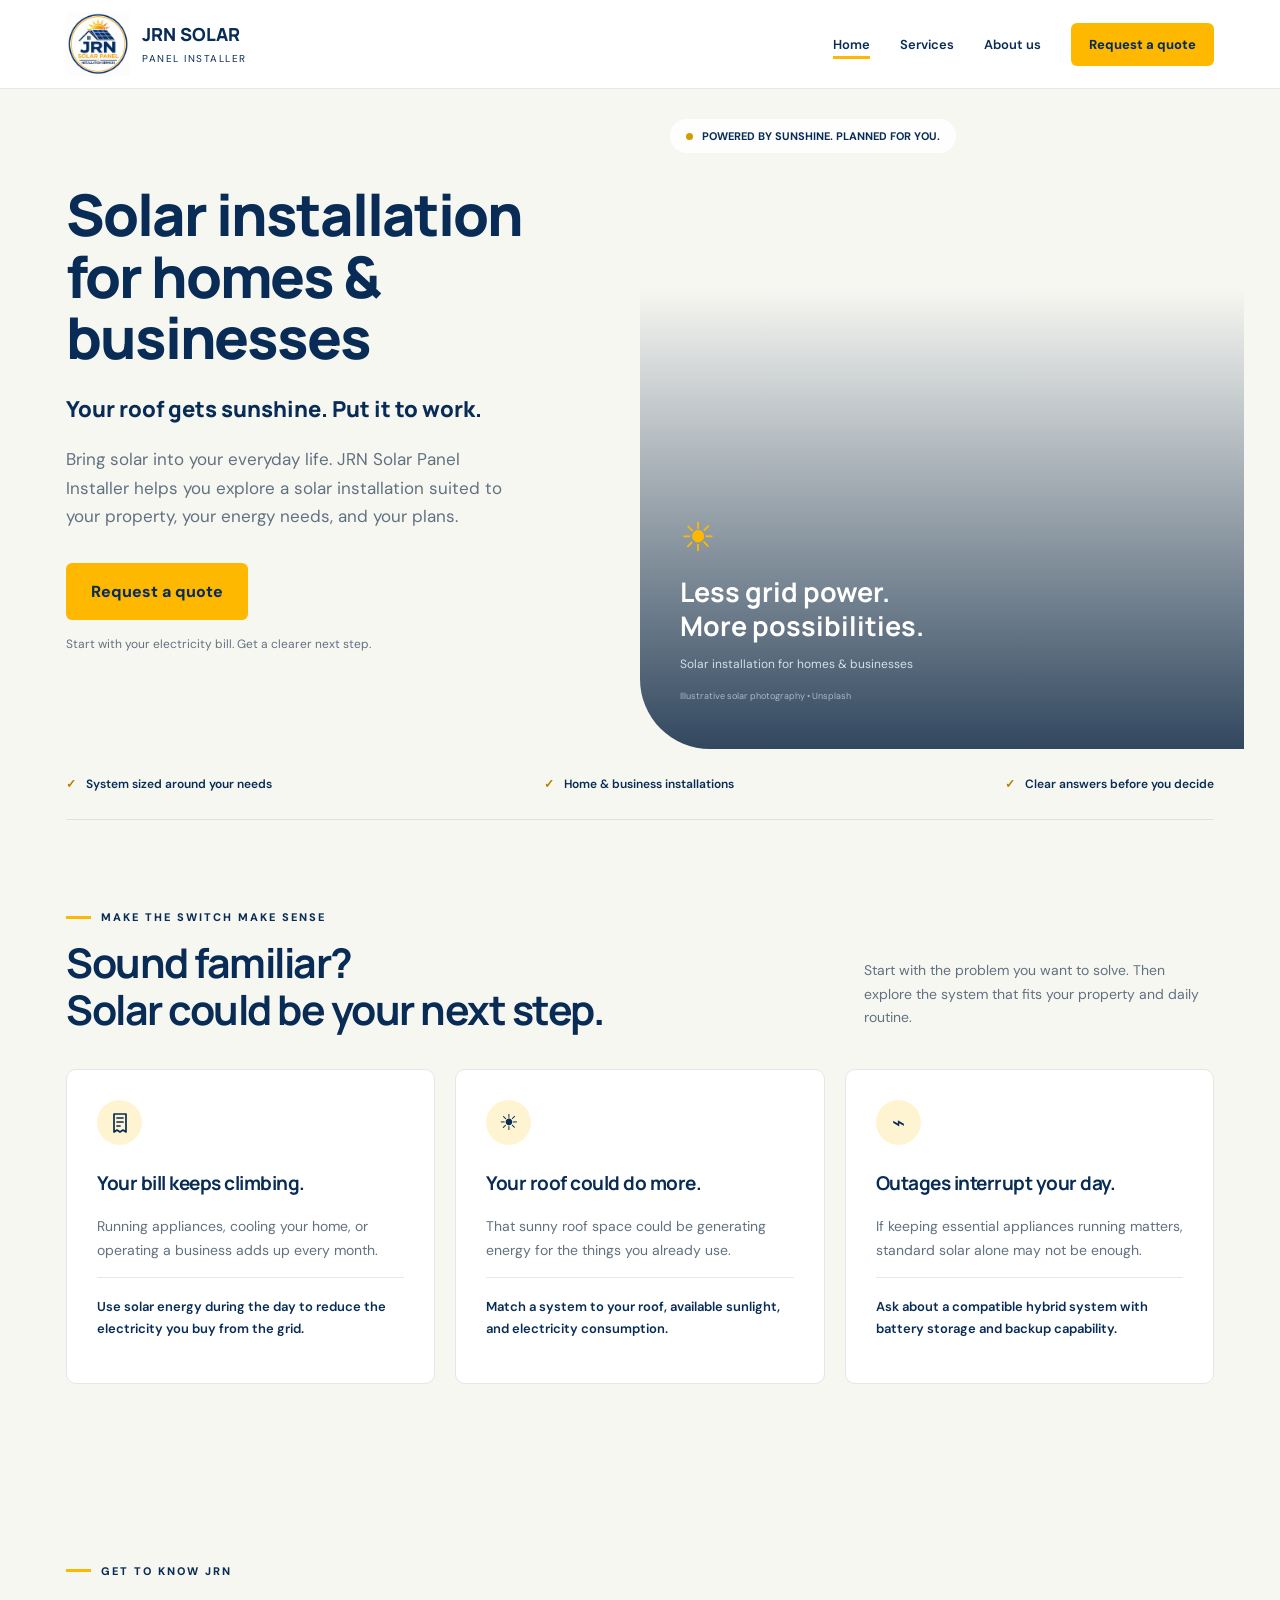
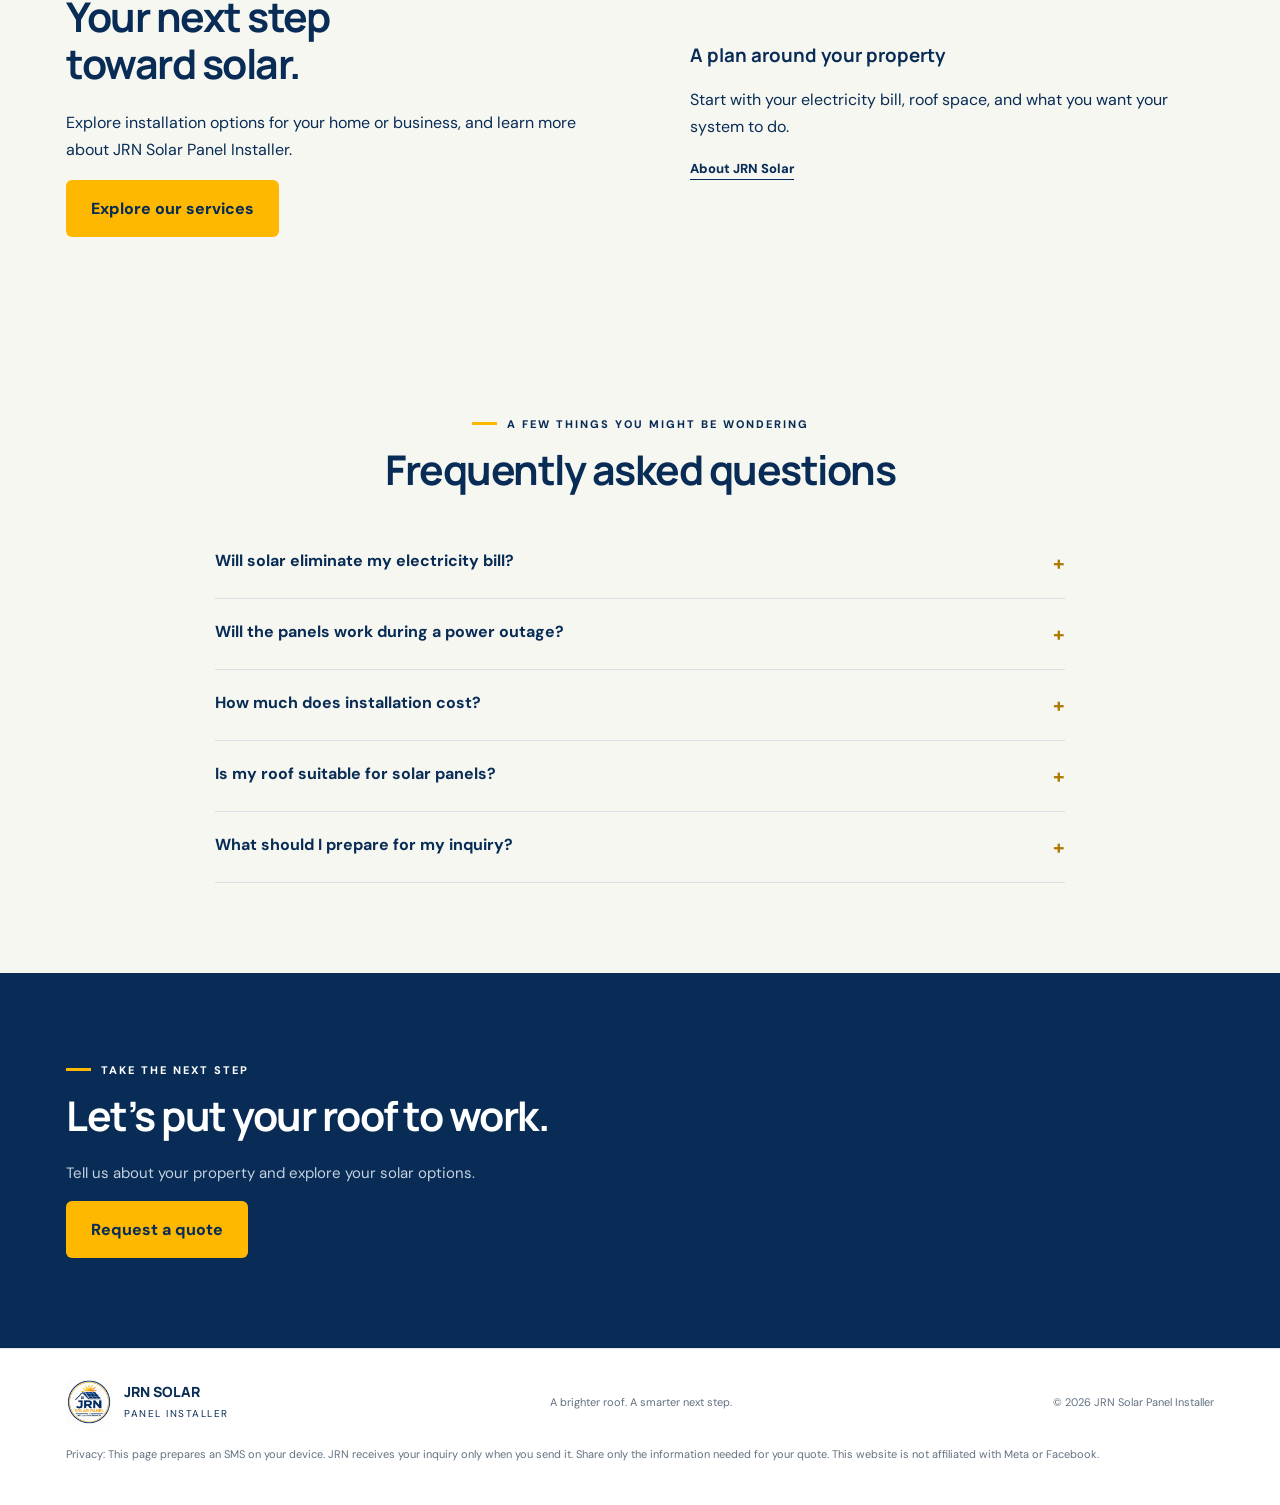
==== index.html @ faf1f703 "Add JRN Solar website with home, services, about and quote pages" ====
<!DOCTYPE html><html lang="en"><head><meta charset="UTF-8"><meta name="viewport" content="width=device-width, initial-scale=1"><meta name="description" content="JRN Solar Panel Installer helps homes and businesses explore solar installation. Discuss your roof, energy needs and budget. Request your quote today."><meta name="theme-color" content="#082c55"><title>JRN Solar Panel Installer | Home &amp; Business Solar Power</title><style>
@import url('https://fonts.googleapis.com/css2?family=DM+Sans:wght@400;500;600;700&family=Manrope:wght@400;500;600;700;800&display=swap');
:root{--navy:#082c55;--gold:#ffb800;--cream:#f7f7f2;--muted:#627181}*{box-sizing:border-box}html{scroll-behavior:smooth;scroll-padding-top:100px}body{margin:0;font-family:'DM Sans',sans-serif;color:var(--navy);background:var(--cream)}a{color:inherit}button,input,select{font:inherit}a,button,input,select,summary{outline-offset:5px}h1,h2,h3{font-family:Manrope,sans-serif}h1{font-size:clamp(42px,5.2vw,76px);line-height:1.07;letter-spacing:-3px;margin:20px 0 25px;font-weight:800}h2{font-size:clamp(30px,3.2vw,46px);line-height:1.15;letter-spacing:-1.5px;margin:15px 0 22px}p{line-height:1.7}.wrap{max-width:1220px;margin:auto;padding:0 36px}.eyebrow{font-size:11px;font-weight:800;letter-spacing:2px;text-transform:uppercase;display:flex;align-items:center;gap:10px}.eyebrow:before{content:'';width:25px;height:3px;background:var(--gold)}.btn{display:inline-flex;gap:24px;align-items:center;justify-content:center;background:var(--gold);color:var(--navy);border:0;border-radius:6px;padding:18px 25px;font-weight:800;text-decoration:none;cursor:pointer;transition:transform .2s,background .2s}.btn:hover{background:#ffca3a;transform:translateY(-2px)}header{background:#fff;position:sticky;top:0;z-index:10;border-bottom:1px solid #e4e9ed}.nav{height:88px;display:flex;align-items:center;justify-content:space-between;gap:25px}.brand{display:flex;align-items:center;gap:12px;text-decoration:none}.brand img{width:64px;height:64px;object-fit:contain}.brand strong{font:800 18px Manrope;display:block}.brand small{font-size:10px;letter-spacing:1.5px}.navlinks{display:flex;gap:30px;align-items:center;font-size:13px;font-weight:600}.navlinks a{text-decoration:none}.nav .btn{padding:13px 18px}.hero{display:grid;grid-template-columns:1fr 1fr;min-height:660px}.herocopy{padding:75px 50px 65px 0}.herocopy>p{color:var(--muted);max-width:450px;font-size:17px}.hero h1 span{position:relative;white-space:nowrap}.hero h1 span:after{content:'';position:absolute;bottom:-5px;left:0;width:100%;height:5px;background:var(--gold)}.heroactions{margin-top:32px}.micro{font-size:12px!important;line-height:1.5!important;margin-top:15px!important;color:var(--muted)}.herovisual{position:relative;margin-right:calc((1220px - 100vw)/2);min-height:620px;background:linear-gradient(180deg,transparent 30%,#031e3cce),url('https://images.unsplash.com/photo-1509391366360-2e959784a276?auto=format&fit=crop&w=1600&q=85') center/cover;border-radius:0 0 0 70px}.visualtag{position:absolute;top:30px;left:30px;background:#ffffffed;border-radius:30px;padding:10px 16px;font-size:11px;font-weight:700;display:flex;align-items:center;gap:9px}.dot{width:7px;height:7px;background:#d39b00;border-radius:50%}.visualbottom{position:absolute;bottom:45px;left:40px;right:40px;color:#fff}.visualbottom .sun{font-size:40px;color:var(--gold)}.visualbottom h3{font-size:27px;max-width:290px;line-height:1.25;margin:12px 0}.visualbottom p{font-size:12px;color:#d3e0ec;margin:0}.trustbar{display:flex;justify-content:space-between;padding:27px 0;gap:20px;font-size:12px;font-weight:600;border-bottom:1px solid #dce2e5}.trustbar span:before{content:'✓';color:#b67d00;margin-right:10px}.section{padding:90px 0}.sectionhead{display:flex;justify-content:space-between;gap:60px;align-items:end;margin-bottom:36px}.sectionhead h2{max-width:550px;margin-bottom:0}.sectionhead p{max-width:350px;color:var(--muted);font-size:14px;margin-bottom:3px}.problems{display:grid;grid-template-columns:repeat(3,1fr);gap:20px}.problem{background:#fff;padding:30px;border:1px solid #e3e7e8;border-radius:10px}.icon{width:45px;height:45px;background:#fff4d2;display:grid;place-items:center;border-radius:50%;font-size:22px;margin-bottom:25px}.problem h3{font-size:19px;letter-spacing:-.5px}.problem p{font-size:14px;color:var(--muted)}.problem .solution{border-top:1px solid #e7e9e9;padding-top:18px;font-weight:600;color:var(--navy);font-size:13px}.dark{background:var(--navy);color:#fff}.split{display:grid;grid-template-columns:1fr 1fr;gap:100px;align-items:center}.dark p{color:#c3d1e0;font-size:15px}.steps{display:flex;flex-direction:column;gap:28px}.step{display:flex;gap:24px}.step b{color:var(--gold);font:500 16px Manrope;padding-top:5px}.step h3{margin:0 0 8px;font-size:19px}.step p{margin:0;font-size:13px;max-width:350px}.note{padding:18px 22px;background:#ffffff0c;border-left:2px solid var(--gold);font-size:12px!important;margin-top:30px}.quote{background:#eeefe9}.quotegrid{display:grid;grid-template-columns:.85fr 1fr;gap:100px;align-items:start}.quoteintro{padding-top:25px}.quoteintro>p{color:var(--muted)}.callbox{margin-top:35px;border-top:1px solid #d3d9d6;padding-top:25px}.callbox small{display:block;color:var(--muted);margin-bottom:10px}.callbox a{font:800 27px Manrope;text-decoration:none}.form{background:white;border-radius:12px;padding:32px;box-shadow:0 12px 45px #082c5508}.form h3{font-size:22px;margin:0 0 8px}.form>p{font-size:13px;color:var(--muted);margin:0 0 25px}.fields{display:grid;grid-template-columns:1fr 1fr;gap:18px}label{font-size:12px;font-weight:700;display:block}input,select{width:100%;padding:14px 12px;border:1px solid #d9e0e5;border-radius:5px;background:#fff;color:var(--navy);margin-top:8px;min-height:48px}input:focus,select:focus{outline:2px solid var(--gold)}.full{grid-column:1/-1}.consent{font-size:11px;color:var(--muted);font-weight:400;display:flex;gap:8px;align-items:start;line-height:1.6;margin:20px 0}.consent input{width:15px;min-height:15px;margin:2px 0 0;flex-shrink:0}.form .btn{width:100%}.form .micro{text-align:center;font-size:10px!important}.faq{max-width:850px;margin:auto}.faq .eyebrow{justify-content:center}.faq h2{text-align:center;margin-bottom:35px}details{border-bottom:1px solid #d9e0e5;padding:22px 0}summary{font-weight:700;cursor:pointer;list-style:none;display:flex;justify-content:space-between;gap:20px}summary:after{content:'+';color:#ae7800;font-size:20px}details[open] summary:after{content:'−'}details p{font-size:14px;color:var(--muted);max-width:740px}.footer{background:#fff;border-top:1px solid #e2e7e8;padding:30px 0}.footerline{display:flex;align-items:center;justify-content:space-between;gap:25px}.footer p{font-size:11px;color:var(--muted)}.footer .brand img{width:46px;height:46px}.footer .brand strong{font-size:14px}.stickycta{display:none}.privacy{font-size:11px;color:var(--muted);margin-top:20px}.photo-credit{font-size:9px!important;opacity:.7;margin-top:14px!important}@media(min-width:1292px){.herovisual{margin-right:calc((1220px - 100vw)/2 - 36px)}}@media(max-width:1000px){.navlinks>a:not(.btn){display:none}.herovisual{margin-right:-36px}.herocopy{padding-right:25px}h1{letter-spacing:-2px}.split,.quotegrid{gap:45px}.section{padding:65px 0}.trustbar{flex-wrap:wrap}.problem{padding:22px}}@media(max-width:700px){.wrap{padding:0 22px}.nav{height:76px}.brand img{width:50px;height:50px}.brand strong{font-size:15px}.brand small{font-size:8px}.nav .btn{padding:12px;font-size:11px}.hero{display:flex;flex-direction:column}.herocopy{padding:45px 0 35px}h1{font-size:47px;max-width:440px}.herocopy>p{font-size:16px}.herovisual{height:350px;min-height:350px;margin:0 -22px;border-radius:0 0 0 45px;background-position:center 54%}.visualbottom{bottom:27px;left:28px}.visualbottom h3{font-size:24px}.visualbottom .sun{display:none}.visualtag{top:20px;left:25px}.trustbar{display:grid;grid-template-columns:1fr 1fr;font-size:10px;gap:18px}.sectionhead,.split,.quotegrid{display:block}.sectionhead p{margin-top:20px}.problems{grid-template-columns:1fr;gap:15px}.problem .icon{float:left;margin:0 18px 10px 0}.problem h3{padding-top:10px;margin:0 0 25px}.problem p{clear:both}.steps{margin-top:35px}.quoteintro{padding:0}.form{padding:25px;margin-top:30px}.fields{gap:16px}.fields>label{grid-column:1/-1}.section{padding:55px 0}.footer{padding-bottom:95px}.footerline{align-items:start;flex-direction:column}.stickycta{display:flex;position:fixed;bottom:0;left:0;right:0;background:#fff;padding:12px 20px;gap:10px;z-index:20;box-shadow:0 -2px 16px #082c5515}.stickycta .btn{padding:14px;flex:1;font-size:13px}.stickycta .call{background:var(--navy);color:#fff;flex:0 0 90px}html{scroll-padding-top:90px}}@media(prefers-reduced-motion:reduce){html{scroll-behavior:auto}*{transition:none!important}}

.menutoggle{display:none}.servicenum{font-size:10px;letter-spacing:1.6px;font-weight:800;color:#927021;margin-bottom:35px}.servicecards .problem{padding:35px;display:flex;flex-direction:column}.servicecards h3{font-size:24px;margin-top:0}.servicelink{font-size:13px;font-weight:800;text-underline-offset:6px;margin-top:auto;padding-top:20px}.servicefoot{font-size:11px;color:var(--muted);margin-top:22px}.servicessection{background:#fff}.servicessection .problem{background:#f7f7f2}.aboutsection{background:#eeefe9}.aboutsection p{color:var(--muted);font-size:15px}.aboutsection .btn{margin-top:15px}.aboutart{background:#fff;border-radius:50% 50% 12px 12px;padding:40px;text-align:center}.aboutart img{width:100%;max-width:320px;display:block;margin:auto}.aboutart p{font-size:11px;letter-spacing:1px;margin:25px 0 0}.contactsection{background:#fff}.contactgrid{display:grid;grid-template-columns:repeat(3,1fr);gap:20px}.contactcard{display:flex;flex-direction:column;text-decoration:none;border:1px solid #dce2e5;border-radius:9px;padding:28px;gap:15px;transition:transform .2s}.contactcard:hover{transform:translateY(-3px)}.contactcard small{font-size:10px;font-weight:800;letter-spacing:1.5px}.contactcard strong{font:800 21px Manrope}.contactcard span{font-size:13px;line-height:1.6;color:var(--muted)}.goldcontact{background:var(--gold);border-color:var(--gold)}.goldcontact span{color:var(--navy)}
@media(max-width:1000px){.navlinks{gap:18px}.navlinks>a:not(.btn){display:inline}.navlinks{font-size:12px}}@media(max-width:700px){.menutoggle{display:block;background:none;border:1px solid #dce2e5;border-radius:5px;padding:10px 13px;color:var(--navy);font-weight:700;font-size:12px}.navlinks{display:none;position:absolute;top:76px;left:0;right:0;background:#fff;padding:22px;border-bottom:1px solid #dce2e5;box-shadow:0 12px 20px #082c5510}.navlinks.open{display:flex;flex-direction:column;align-items:stretch;gap:0}.navlinks>a:not(.btn){padding:15px 5px}.navlinks .btn{margin-top:10px}.contactgrid{grid-template-columns:1fr}.aboutart{margin-bottom:35px;padding:30px}.aboutart img{max-width:230px}.servicecards .problem{padding:28px}.servicecards h3{padding:0;margin:0 0 15px}.servicenum{margin-bottom:22px}}
</style><style>.pageintro{padding:65px 0;background:#fff}.pageintro h1{font-size:54px}.pageintro p{max-width:650px;color:var(--muted)}.navlinks a[aria-current="page"]{text-decoration:underline;text-underline-offset:7px;text-decoration-color:#ffb800;text-decoration-thickness:3px}.servicessection,.aboutsection,.quote{min-height:calc(100vh - 250px)}@media(min-width:701px){.aboutsection{padding-top:80px;padding-bottom:80px}}@media(max-width:700px){.pageintro h1{font-size:40px}}</style><style>.hero-tagline{font-family:Manrope,sans-serif;font-size:22px!important;font-weight:800;color:var(--navy)!important;line-height:1.4!important;margin:0 0 20px}.herocopy h1{font-size:clamp(40px,4.5vw,65px);letter-spacing:-2px}@media(max-width:700px){.herocopy h1{font-size:43px;letter-spacing:-1.8px}}</style></head><body><header><div class="wrap nav"><a class="brand" href="index.html" aria-label="JRN Solar home"><img src="[data-uri]" alt="JRN Solar Panel Installation Services logo"><span><strong>JRN SOLAR</strong><small>PANEL INSTALLER</small></span></a><button class="menutoggle" aria-expanded="false" aria-controls="mainmenu" aria-label="Open navigation menu">Menu ☰</button><nav class="navlinks" id="mainmenu" aria-label="Main navigation"><a href="index.html" aria-current="page">Home</a><a href="services.html">Services</a><a href="about.html">About us</a><a class="btn" href="quote.html">Request a quote</a></nav></div></header><main><div class="wrap"><section class="hero"><div class="herocopy"><h1>Solar installation for homes &amp; businesses</h1><p class="hero-tagline">Your roof gets sunshine. Put it to work.</p><p>Bring solar into your everyday life. JRN Solar Panel Installer helps you explore a solar installation suited to your property, your energy needs, and your plans.</p><div class="heroactions"><a class="btn" href="quote.html">Request a quote</a><p class="micro">Start with your electricity bill. Get a clearer next step.</p></div></div><div class="herovisual" role="img" aria-label="Solar panels collecting sunlight outdoors"><div class="visualtag"><span class="dot"></span>POWERED BY SUNSHINE. PLANNED FOR YOU.</div><div class="visualbottom"><span class="sun">☀</span><h3>Less grid power.<br>More possibilities.</h3><p>Solar installation for homes & businesses</p><p class="photo-credit">Illustrative solar photography • Unsplash</p></div></div></section><div class="trustbar"><span>System sized around your needs</span><span>Home & business installations</span><span>Clear answers before you decide</span></div></div><section class="section" id="benefits"><div class="wrap"><div class="sectionhead"><div><div class="eyebrow">Make the switch make sense</div><h2>Sound familiar?<br>Solar could be your next step.</h2></div><p>Start with the problem you want to solve. Then explore the system that fits your property and daily routine.</p></div><div class="problems"><article class="problem"><div class="icon" aria-hidden="true"><svg width="24" height="24" viewBox="0 0 24 24" fill="none" stroke="currentColor" stroke-width="1.7" stroke-linecap="round" stroke-linejoin="round"><path d="M6 3h12v18l-3-2-3 2-3-2-3 2V3Z"/><path d="M9 7h6M9 11h6M9 15h3"/></svg></div><h3>Your bill keeps climbing.</h3><p>Running appliances, cooling your home, or operating a business adds up every month.</p><p class="solution">Use solar energy during the day to reduce the electricity you buy from the grid.</p></article><article class="problem"><div class="icon">☀</div><h3>Your roof could do more.</h3><p>That sunny roof space could be generating energy for the things you already use.</p><p class="solution">Match a system to your roof, available sunlight, and electricity consumption.</p></article><article class="problem"><div class="icon">⌁</div><h3>Outages interrupt your day.</h3><p>If keeping essential appliances running matters, standard solar alone may not be enough.</p><p class="solution">Ask about a compatible hybrid system with battery storage and backup capability.</p></article></div></div></section><section class="section"><div class="wrap split"><div><div class="eyebrow">Get to know JRN</div><h2>Your next step<br>toward solar.</h2><p>Explore installation options for your home or business, and learn more about JRN Solar Panel Installer.</p><a class="btn" href="services.html">Explore our services</a></div><div><h3>A plan around your property</h3><p>Start with your electricity bill, roof space, and what you want your system to do.</p><a class="servicelink" href="about.html">About JRN Solar</a></div></div></section><section class="section" id="faq"><div class="wrap"><div class="faq"><div class="eyebrow">A few things you might be wondering</div><h2>Frequently asked questions</h2><details><summary>Will solar eliminate my electricity bill?</summary><p>Not necessarily. Solar can offset part of your electricity use, but your bill depends on system size, daytime consumption, weather, utility charges, and any export arrangement. A tailored assessment helps set realistic expectations.</p></details><details><summary>Will the panels work during a power outage?</summary><p>A standard grid-tied system normally shuts down when the grid goes down. Backup power requires a compatible system, usually with batteries and the right isolation and backup equipment. Discuss the appliances you want to keep running with JRN.</p></details><details><summary>How much does installation cost?</summary><p>The price depends on your energy needs, equipment, roof conditions, and whether you include batteries. Share your monthly bill and location to start a discussion about a property-specific quote.</p></details><details><summary>Is my roof suitable for solar panels?</summary><p>Available space, shade, roof direction, condition, and structural suitability all matter. These need to be reviewed before the final installation plan is agreed.</p></details><details><summary>What should I prepare for my inquiry?</summary><p>A recent electricity bill, your property location, and a few roof photos are useful. You can start with the form above or call 0966 805 3179. Ask JRN to confirm service availability in your area.</p></details></div></div></section><section class="section dark"><div class="wrap"><div class="eyebrow">Take the next step</div><h2>Let’s put your roof to work.</h2><p>Tell us about your property and explore your solar options.</p><a class="btn" href="quote.html">Request a quote</a></div></section></main><footer class="footer"><div class="wrap"><div class="footerline"><a class="brand" href="index.html"><img src="[data-uri]" alt="JRN logo"><span><strong>JRN SOLAR</strong><small>PANEL INSTALLER</small></span></a><p>A brighter roof. A smarter next step.</p><p>© <span id="year">2026</span> JRN Solar Panel Installer</p></div><p class="privacy">Privacy: This page prepares an SMS on your device. JRN receives your inquiry only when you send it. Share only the information needed for your quote. This website is not affiliated with Meta or Facebook.</p></div></footer><div class="stickycta"><a class="btn call" href="tel:09668053179">Call JRN</a><a class="btn" href="quote.html">Request a quote</a></div><script>
document.getElementById('year').textContent=new Date().getFullYear();document.getElementById('quoteform')?.addEventListener('submit',function(e){e.preventDefault();const d=new FormData(this);const msg=`Hi JRN! I'd like to inquire about solar installation.\nName: ${d.get('name')}\nMobile: ${d.get('phone')}\nLocation: ${d.get('location')}\nProperty: ${d.get('property')}\nMonthly bill: ${d.get('bill')}\nPriority: ${d.get('goal')}\nPlease contact me about my options and confirm availability in my area.`;document.getElementById('message').value=msg;document.getElementById('smslink').href='sms:09668053179?body='+encodeURIComponent(msg);document.getElementById('requestresult').hidden=false;document.getElementById('requestresult').scrollIntoView({behavior:'smooth',block:'center'});});document.getElementById('copy')?.addEventListener('click',async function(){try{await navigator.clipboard.writeText(document.getElementById('message').value);this.textContent='Message copied ✓';}catch(e){document.getElementById('message').select();this.textContent='Select and copy the message above';}});
const toggle=document.querySelector('.menutoggle');const menu=document.getElementById('mainmenu');toggle?.addEventListener('click',()=>{const open=toggle.getAttribute('aria-expanded')!=='true';toggle.setAttribute('aria-expanded',String(open));toggle.setAttribute('aria-label',open?'Close navigation menu':'Open navigation menu');menu.classList.toggle('open',open);});menu.querySelectorAll('a').forEach(a=>a.addEventListener('click',()=>{menu.classList.remove('open');toggle.setAttribute('aria-expanded','false');toggle.setAttribute('aria-label','Open navigation menu');}));document.addEventListener('keydown',e=>{if(e.key==='Escape'){menu.classList.remove('open');toggle.setAttribute('aria-expanded','false');toggle.focus();}});</script></body></html>
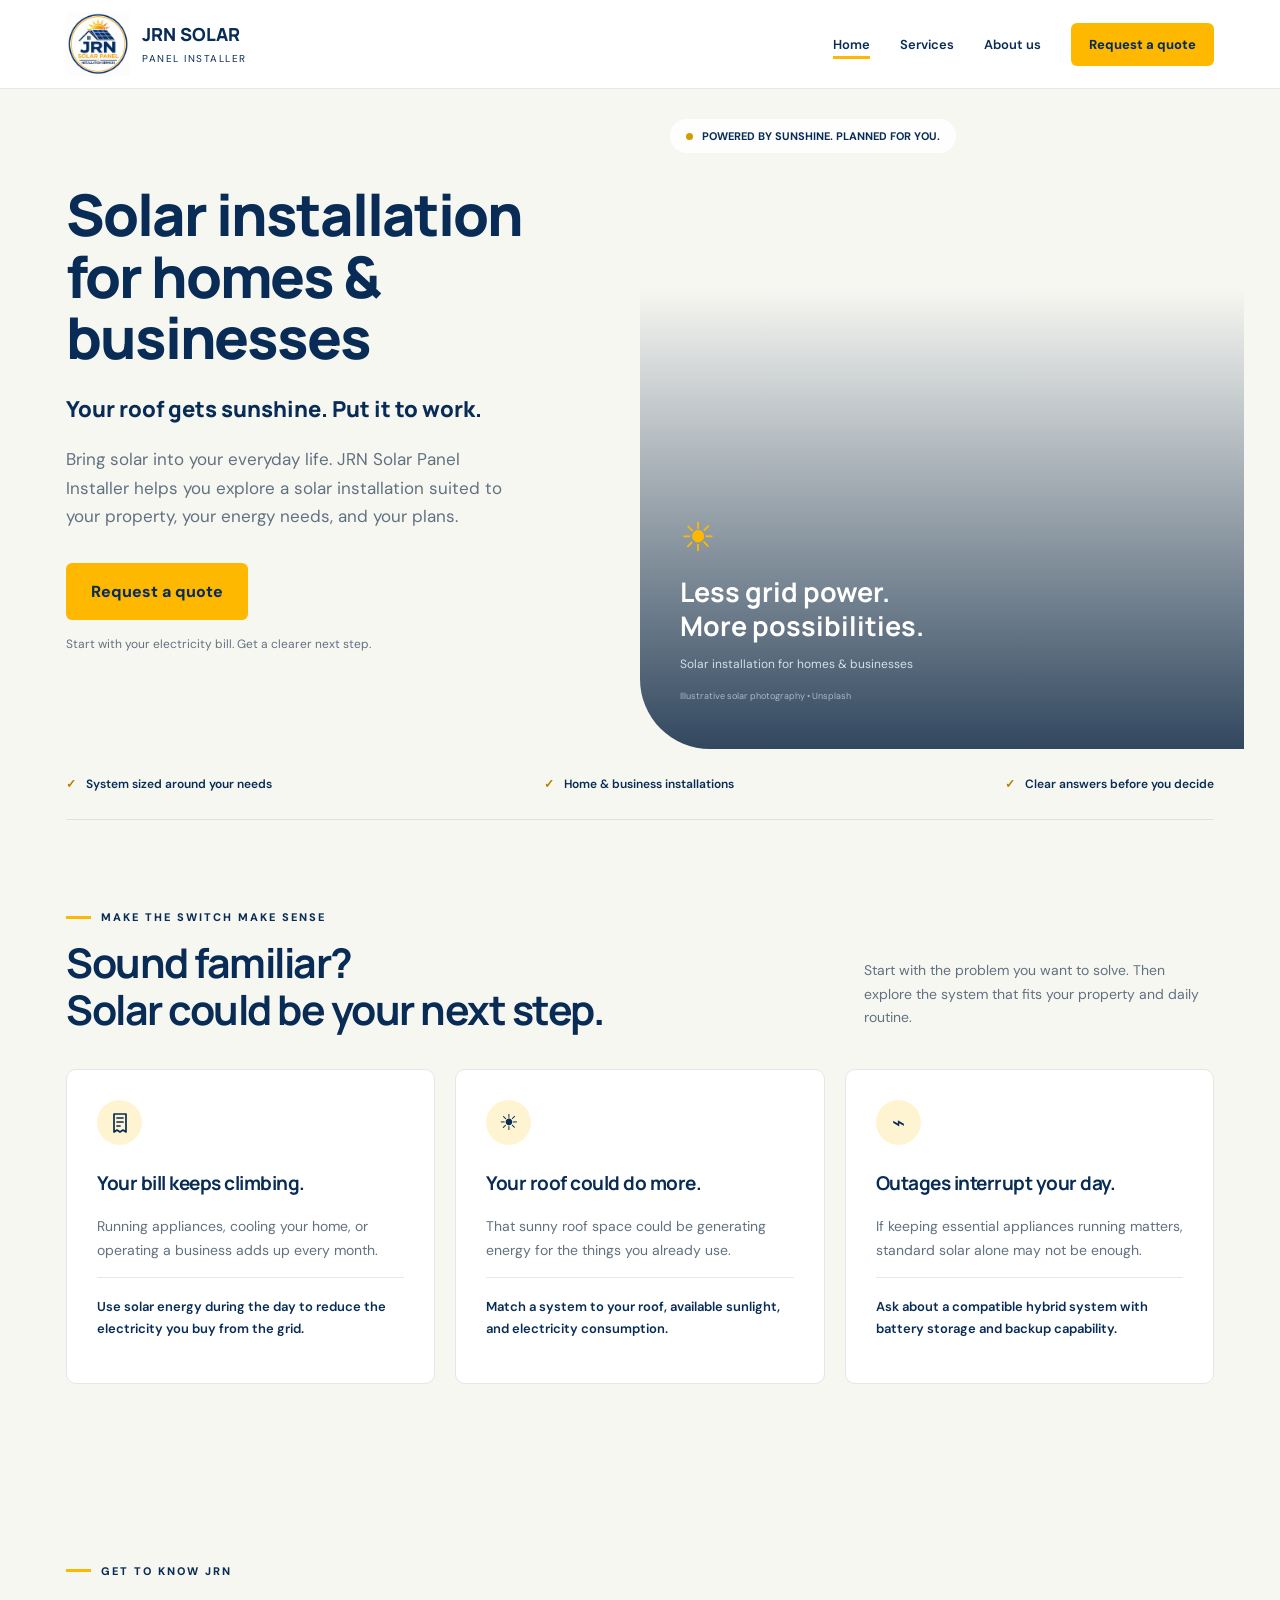
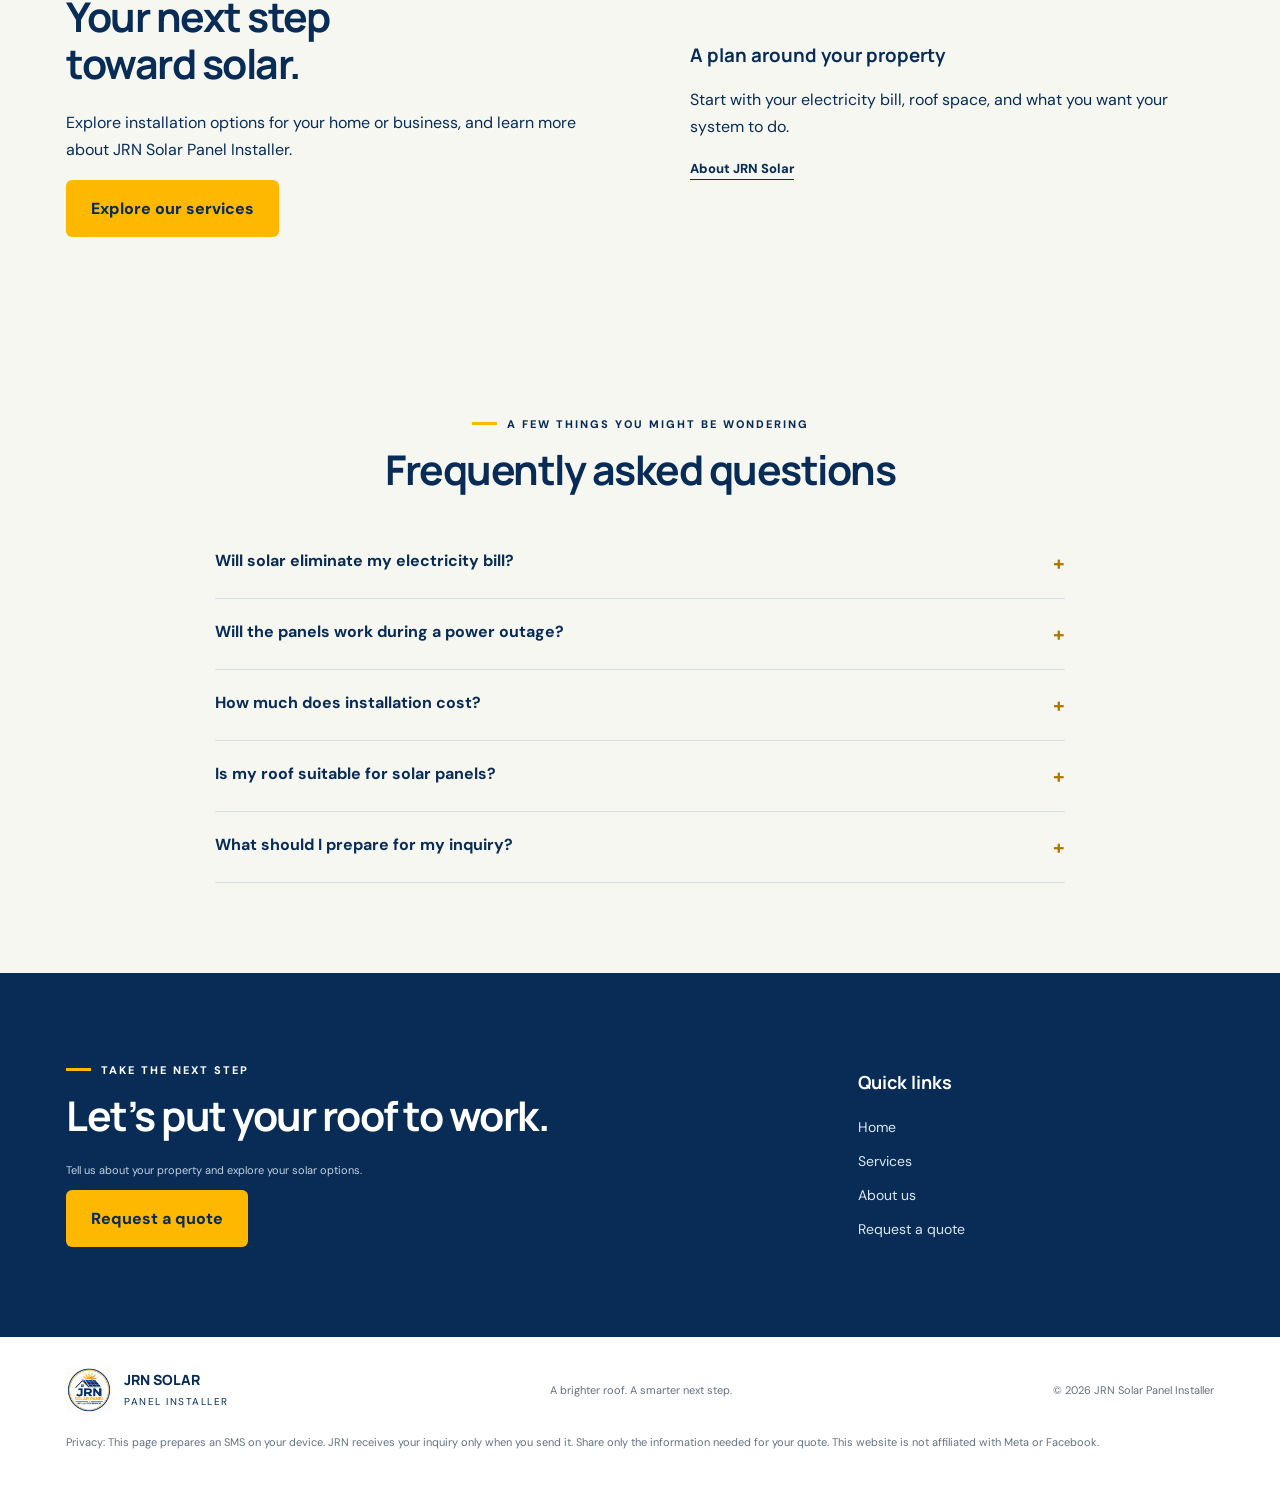
==== commit b1ca7384: "Add shared call-to-action footer and quick links" ====
--- a/index.html
+++ b/index.html
@@ -4,6 +4,23 @@
 
 .menutoggle{display:none}.servicenum{font-size:10px;letter-spacing:1.6px;font-weight:800;color:#927021;margin-bottom:35px}.servicecards .problem{padding:35px;display:flex;flex-direction:column}.servicecards h3{font-size:24px;margin-top:0}.servicelink{font-size:13px;font-weight:800;text-underline-offset:6px;margin-top:auto;padding-top:20px}.servicefoot{font-size:11px;color:var(--muted);margin-top:22px}.servicessection{background:#fff}.servicessection .problem{background:#f7f7f2}.aboutsection{background:#eeefe9}.aboutsection p{color:var(--muted);font-size:15px}.aboutsection .btn{margin-top:15px}.aboutart{background:#fff;border-radius:50% 50% 12px 12px;padding:40px;text-align:center}.aboutart img{width:100%;max-width:320px;display:block;margin:auto}.aboutart p{font-size:11px;letter-spacing:1px;margin:25px 0 0}.contactsection{background:#fff}.contactgrid{display:grid;grid-template-columns:repeat(3,1fr);gap:20px}.contactcard{display:flex;flex-direction:column;text-decoration:none;border:1px solid #dce2e5;border-radius:9px;padding:28px;gap:15px;transition:transform .2s}.contactcard:hover{transform:translateY(-3px)}.contactcard small{font-size:10px;font-weight:800;letter-spacing:1.5px}.contactcard strong{font:800 21px Manrope}.contactcard span{font-size:13px;line-height:1.6;color:var(--muted)}.goldcontact{background:var(--gold);border-color:var(--gold)}.goldcontact span{color:var(--navy)}
 @media(max-width:1000px){.navlinks{gap:18px}.navlinks>a:not(.btn){display:inline}.navlinks{font-size:12px}}@media(max-width:700px){.menutoggle{display:block;background:none;border:1px solid #dce2e5;border-radius:5px;padding:10px 13px;color:var(--navy);font-weight:700;font-size:12px}.navlinks{display:none;position:absolute;top:76px;left:0;right:0;background:#fff;padding:22px;border-bottom:1px solid #dce2e5;box-shadow:0 12px 20px #082c5510}.navlinks.open{display:flex;flex-direction:column;align-items:stretch;gap:0}.navlinks>a:not(.btn){padding:15px 5px}.navlinks .btn{margin-top:10px}.contactgrid{grid-template-columns:1fr}.aboutart{margin-bottom:35px;padding:30px}.aboutart img{max-width:230px}.servicecards .problem{padding:28px}.servicecards h3{padding:0;margin:0 0 15px}.servicenum{margin-bottom:22px}}
-</style><style>.pageintro{padding:65px 0;background:#fff}.pageintro h1{font-size:54px}.pageintro p{max-width:650px;color:var(--muted)}.navlinks a[aria-current="page"]{text-decoration:underline;text-underline-offset:7px;text-decoration-color:#ffb800;text-decoration-thickness:3px}.servicessection,.aboutsection,.quote{min-height:calc(100vh - 250px)}@media(min-width:701px){.aboutsection{padding-top:80px;padding-bottom:80px}}@media(max-width:700px){.pageintro h1{font-size:40px}}</style><style>.hero-tagline{font-family:Manrope,sans-serif;font-size:22px!important;font-weight:800;color:var(--navy)!important;line-height:1.4!important;margin:0 0 20px}.herocopy h1{font-size:clamp(40px,4.5vw,65px);letter-spacing:-2px}@media(max-width:700px){.herocopy h1{font-size:43px;letter-spacing:-1.8px}}</style></head><body><header><div class="wrap nav"><a class="brand" href="index.html" aria-label="JRN Solar home"><img src="[data-uri]" alt="JRN Solar Panel Installation Services logo"><span><strong>JRN SOLAR</strong><small>PANEL INSTALLER</small></span></a><button class="menutoggle" aria-expanded="false" aria-controls="mainmenu" aria-label="Open navigation menu">Menu ☰</button><nav class="navlinks" id="mainmenu" aria-label="Main navigation"><a href="index.html" aria-current="page">Home</a><a href="services.html">Services</a><a href="about.html">About us</a><a class="btn" href="quote.html">Request a quote</a></nav></div></header><main><div class="wrap"><section class="hero"><div class="herocopy"><h1>Solar installation for homes &amp; businesses</h1><p class="hero-tagline">Your roof gets sunshine. Put it to work.</p><p>Bring solar into your everyday life. JRN Solar Panel Installer helps you explore a solar installation suited to your property, your energy needs, and your plans.</p><div class="heroactions"><a class="btn" href="quote.html">Request a quote</a><p class="micro">Start with your electricity bill. Get a clearer next step.</p></div></div><div class="herovisual" role="img" aria-label="Solar panels collecting sunlight outdoors"><div class="visualtag"><span class="dot"></span>POWERED BY SUNSHINE. PLANNED FOR YOU.</div><div class="visualbottom"><span class="sun">☀</span><h3>Less grid power.<br>More possibilities.</h3><p>Solar installation for homes & businesses</p><p class="photo-credit">Illustrative solar photography • Unsplash</p></div></div></section><div class="trustbar"><span>System sized around your needs</span><span>Home & business installations</span><span>Clear answers before you decide</span></div></div><section class="section" id="benefits"><div class="wrap"><div class="sectionhead"><div><div class="eyebrow">Make the switch make sense</div><h2>Sound familiar?<br>Solar could be your next step.</h2></div><p>Start with the problem you want to solve. Then explore the system that fits your property and daily routine.</p></div><div class="problems"><article class="problem"><div class="icon" aria-hidden="true"><svg width="24" height="24" viewBox="0 0 24 24" fill="none" stroke="currentColor" stroke-width="1.7" stroke-linecap="round" stroke-linejoin="round"><path d="M6 3h12v18l-3-2-3 2-3-2-3 2V3Z"/><path d="M9 7h6M9 11h6M9 15h3"/></svg></div><h3>Your bill keeps climbing.</h3><p>Running appliances, cooling your home, or operating a business adds up every month.</p><p class="solution">Use solar energy during the day to reduce the electricity you buy from the grid.</p></article><article class="problem"><div class="icon">☀</div><h3>Your roof could do more.</h3><p>That sunny roof space could be generating energy for the things you already use.</p><p class="solution">Match a system to your roof, available sunlight, and electricity consumption.</p></article><article class="problem"><div class="icon">⌁</div><h3>Outages interrupt your day.</h3><p>If keeping essential appliances running matters, standard solar alone may not be enough.</p><p class="solution">Ask about a compatible hybrid system with battery storage and backup capability.</p></article></div></div></section><section class="section"><div class="wrap split"><div><div class="eyebrow">Get to know JRN</div><h2>Your next step<br>toward solar.</h2><p>Explore installation options for your home or business, and learn more about JRN Solar Panel Installer.</p><a class="btn" href="services.html">Explore our services</a></div><div><h3>A plan around your property</h3><p>Start with your electricity bill, roof space, and what you want your system to do.</p><a class="servicelink" href="about.html">About JRN Solar</a></div></div></section><section class="section" id="faq"><div class="wrap"><div class="faq"><div class="eyebrow">A few things you might be wondering</div><h2>Frequently asked questions</h2><details><summary>Will solar eliminate my electricity bill?</summary><p>Not necessarily. Solar can offset part of your electricity use, but your bill depends on system size, daytime consumption, weather, utility charges, and any export arrangement. A tailored assessment helps set realistic expectations.</p></details><details><summary>Will the panels work during a power outage?</summary><p>A standard grid-tied system normally shuts down when the grid goes down. Backup power requires a compatible system, usually with batteries and the right isolation and backup equipment. Discuss the appliances you want to keep running with JRN.</p></details><details><summary>How much does installation cost?</summary><p>The price depends on your energy needs, equipment, roof conditions, and whether you include batteries. Share your monthly bill and location to start a discussion about a property-specific quote.</p></details><details><summary>Is my roof suitable for solar panels?</summary><p>Available space, shade, roof direction, condition, and structural suitability all matter. These need to be reviewed before the final installation plan is agreed.</p></details><details><summary>What should I prepare for my inquiry?</summary><p>A recent electricity bill, your property location, and a few roof photos are useful. You can start with the form above or call 0966 805 3179. Ask JRN to confirm service availability in your area.</p></details></div></div></section><section class="section dark"><div class="wrap"><div class="eyebrow">Take the next step</div><h2>Let’s put your roof to work.</h2><p>Tell us about your property and explore your solar options.</p><a class="btn" href="quote.html">Request a quote</a></div></section></main><footer class="footer"><div class="wrap"><div class="footerline"><a class="brand" href="index.html"><img src="[data-uri]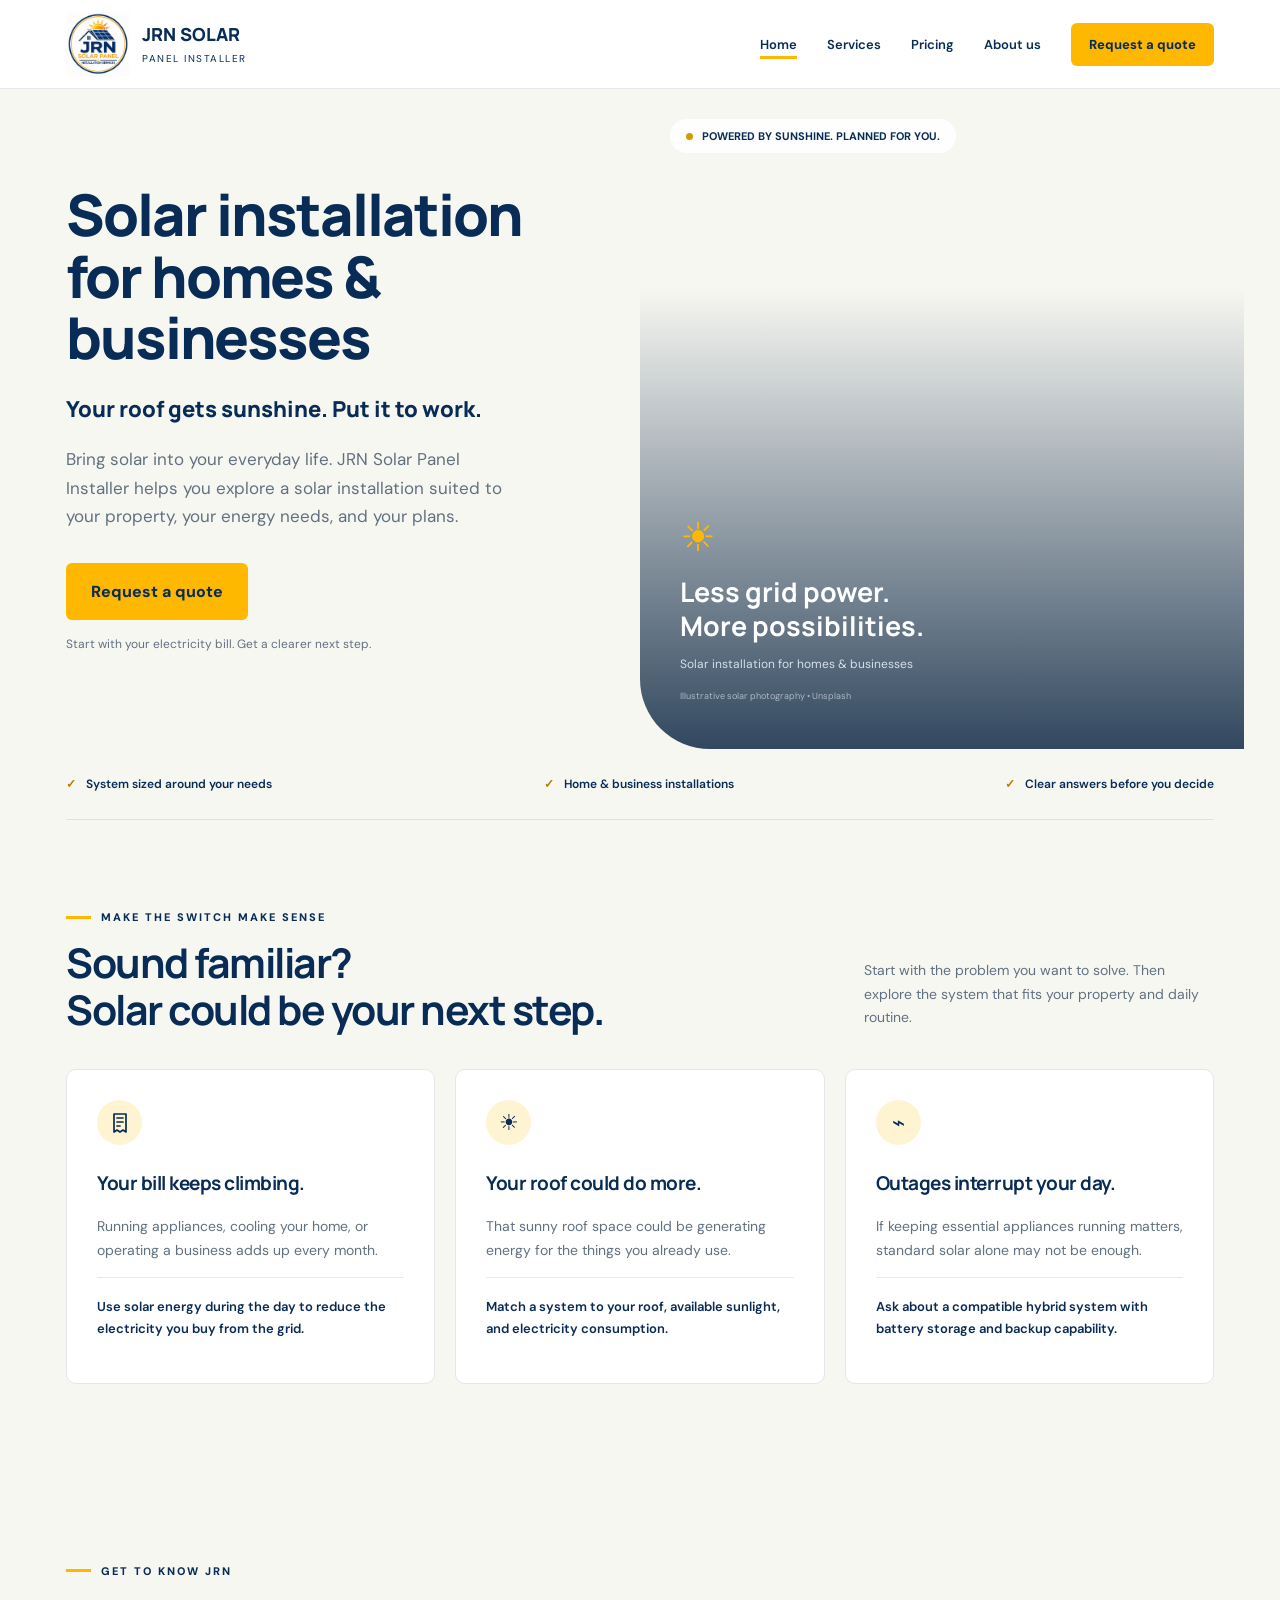
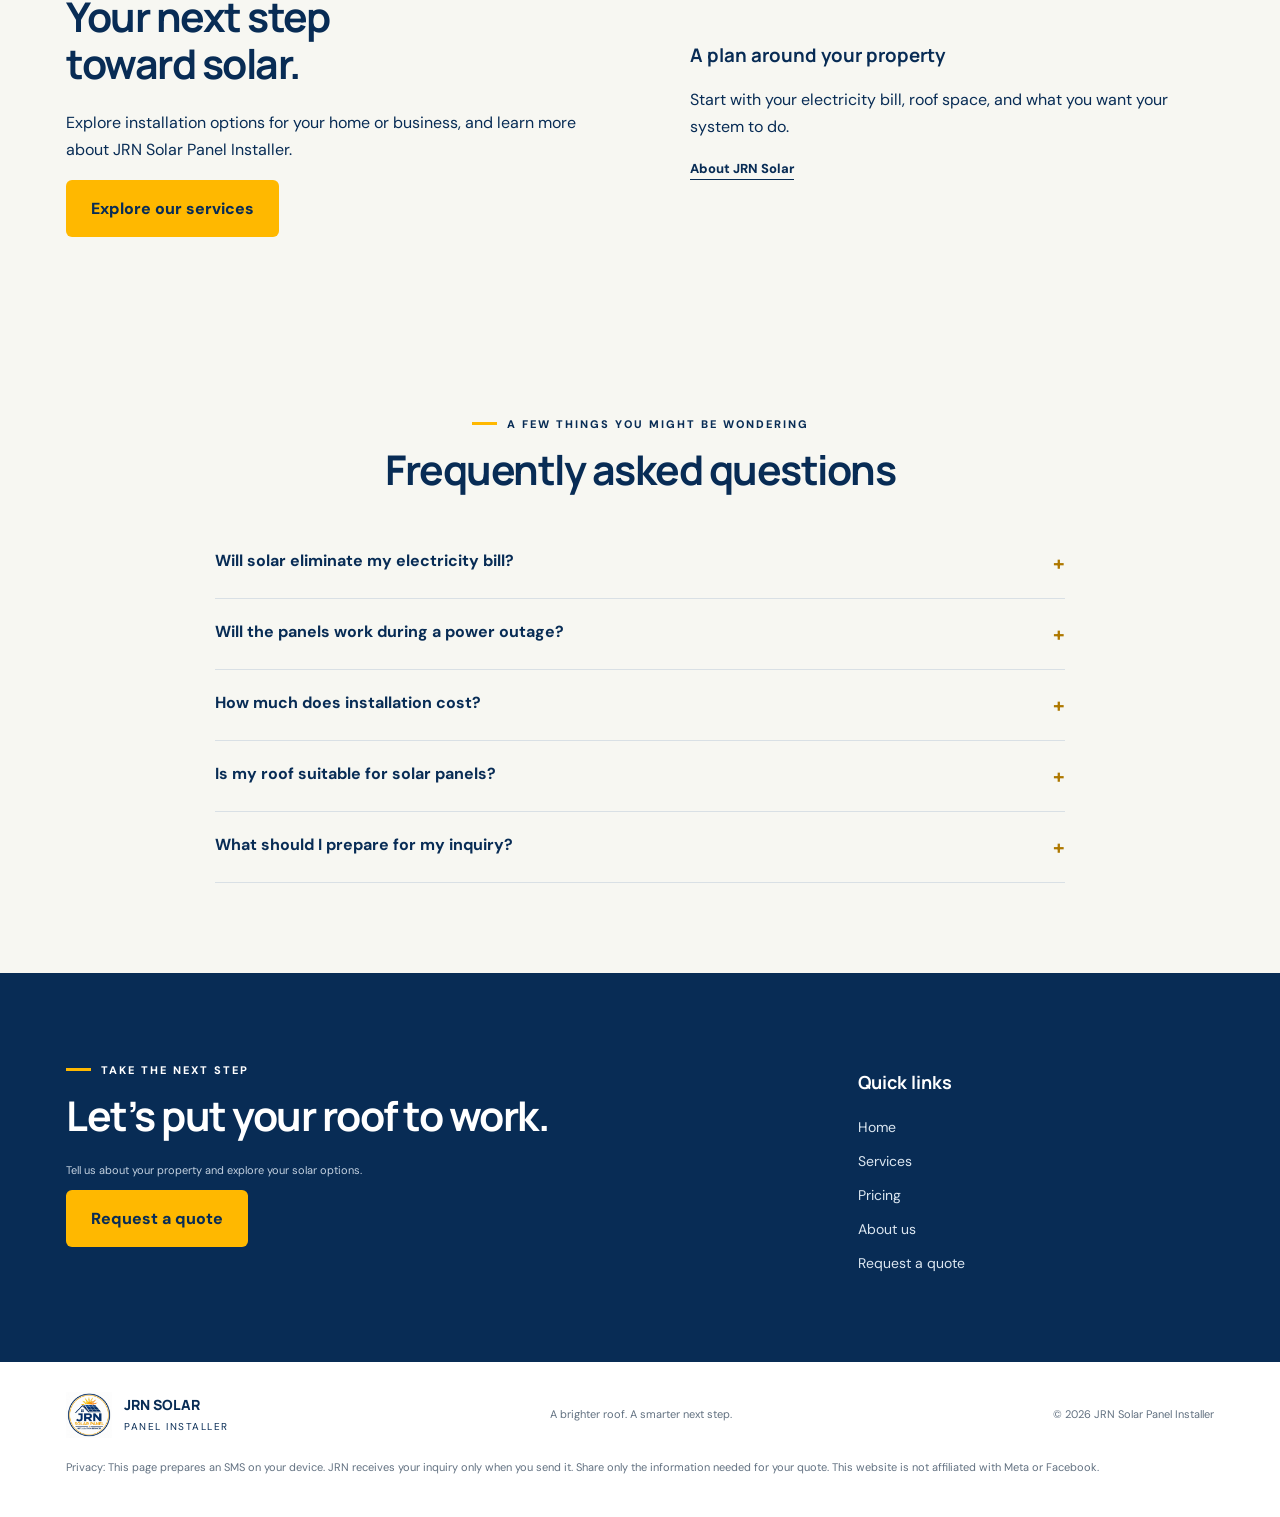
==== commit 9ff55357: "Add package pricing and homepage day-night demo" ====
--- a/index.html
+++ b/index.html
@@ -21,6 +21,8 @@
 <meta name="twitter:title" content="JRN Solar Panel Installer | Home &amp; Business Solar Power">
 <meta name="twitter:description" content="JRN Solar Panel Installer helps homes and businesses explore solar installation. Discuss your roof, energy needs and budget. Request your quote today.">
 <meta name="twitter:image" content="https://jrnsolar.com/jrn-logo.jpg">
-<style>.site-footer{padding-top:0;border-top:0}.footer-cta-grid{display:grid;grid-template-columns:2fr 1fr;gap:80px;align-items:start}.footer-cta p{color:#c3d1e0}.footer-quick{display:flex;flex-direction:column;align-items:flex-start;gap:16px;padding-top:7px}.footer-quick h3{font-size:18px;margin:0 0 8px}.footer-quick a{color:#dce7f1;font-size:14px;text-decoration:none}.footer-quick a:hover{text-decoration:underline;text-underline-offset:5px;color:var(--gold)}.site-footer>.wrap{padding-top:30px}@media(max-width:700px){.footer-cta-grid{grid-template-columns:1fr;gap:40px}.footer-quick{display:grid;grid-template-columns:1fr 1fr;gap:18px}.footer-quick h3{grid-column:1/-1}.footer-cta h2{font-size:34px}}</style></head><body><header><div class="wrap nav"><a class="brand" href="/" aria-label="JRN Solar home"><img src="[data-uri]" alt="JRN Solar Panel Installation Services logo"><span><strong>JRN SOLAR</strong><small>PANEL INSTALLER</small></span></a><button class="menutoggle" aria-expanded="false" aria-controls="mainmenu" aria-label="Open navigation menu">Menu ☰</button><nav class="navlinks" id="mainmenu" aria-label="Main navigation"><a href="/" aria-current="page">Home</a><a href="/services">Services</a><a href="/about">About us</a><a class="btn" href="/quote">Request a quote</a></nav></div></header><main><div class="wrap"><section class="hero"><div class="herocopy"><h1>Solar installation for homes &amp; businesses</h1><p class="hero-tagline">Your roof gets sunshine. Put it to work.</p><p>Bring solar into your everyday life. JRN Solar Panel Installer helps you explore a solar installation suited to your property, your energy needs, and your plans.</p><div class="heroactions"><a class="btn" href="/quote">Request a quote</a><p class="micro">Start with your electricity bill. Get a clearer next step.</p></div></div><div class="herovisual" role="img" aria-label="Solar panels collecting sunlight outdoors"><div class="visualtag"><span class="dot"></span>POWERED BY SUNSHINE. PLANNED FOR YOU.</div><div class="visualbottom"><span class="sun">☀</span><h3>Less grid power.<br>More possibilities.</h3><p>Solar installation for homes & businesses</p><p class="photo-credit">Illustrative solar photography • Unsplash</p></div></div></section><div class="trustbar"><span>System sized around your needs</span><span>Home & business installations</span><span>Clear answers before you decide</span></div></div><section class="section" id="benefits"><div class="wrap"><div class="sectionhead"><div><div class="eyebrow">Make the switch make sense</div><h2>Sound familiar?<br>Solar could be your next step.</h2></div><p>Start with the problem you want to solve. Then explore the system that fits your property and daily routine.</p></div><div class="problems"><article class="problem"><div class="icon" aria-hidden="true"><svg width="24" height="24" viewBox="0 0 24 24" fill="none" stroke="currentColor" stroke-width="1.7" stroke-linecap="round" stroke-linejoin="round"><path d="M6 3h12v18l-3-2-3 2-3-2-3 2V3Z"/><path d="M9 7h6M9 11h6M9 15h3"/></svg></div><h3>Your bill keeps climbing.</h3><p>Running appliances, cooling your home, or operating a business adds up every month.</p><p class="solution">Use solar energy during the day to reduce the electricity you buy from the grid.</p></article><article class="problem"><div class="icon">☀</div><h3>Your roof could do more.</h3><p>That sunny roof space could be generating energy for the things you already use.</p><p class="solution">Match a system to your roof, available sunlight, and electricity consumption.</p></article><article class="problem"><div class="icon">⌁</div><h3>Outages interrupt your day.</h3><p>If keeping essential appliances running matters, standard solar alone may not be enough.</p><p class="solution">Ask about a compatible hybrid system with battery storage and backup capability.</p></article></div></div></section><section class="section"><div class="wrap split"><div><div class="eyebrow">Get to know JRN</div><h2>Your next step<br>toward solar.</h2><p>Explore installation options for your home or business, and learn more about JRN Solar Panel Installer.</p><a class="btn" href="/services">Explore our services</a></div><div><h3>A plan around your property</h3><p>Start with your electricity bill, roof space, and what you want your system to do.</p><a class="servicelink" href="/about">About JRN Solar</a></div></div></section><section class="section" id="faq"><div class="wrap"><div class="faq"><div class="eyebrow">A few things you might be wondering</div><h2>Frequently asked questions</h2><details><summary>Will solar eliminate my electricity bill?</summary><p>Not necessarily. Solar can offset part of your electricity use, but your bill depends on system size, daytime consumption, weather, utility charges, and any export arrangement. A tailored assessment helps set realistic expectations.</p></details><details><summary>Will the panels work during a power outage?</summary><p>A standard grid-tied system normally shuts down when the grid goes down. Backup power requires a compatible system, usually with batteries and the right isolation and backup equipment. Discuss the appliances you want to keep running with JRN.</p></details><details><summary>How much does installation cost?</summary><p>The price depends on your energy needs, equipment, roof conditions, and whether you include batteries. Share your monthly bill and location to start a discussion about a property-specific quote.</p></details><details><summary>Is my roof suitable for solar panels?</summary><p>Available space, shade, roof direction, condition, and structural suitability all matter. These need to be reviewed before the final installation plan is agreed.</p></details><details><summary>What should I prepare for my inquiry?</summary><p>A recent electricity bill, your property location, and a few roof photos are useful. You can start with the form above or call 0966 805 3179. Ask JRN to confirm service availability in your area.</p></details></div></div></section></main><footer class="footer site-footer"><section class="section dark footer-cta"><div class="wrap footer-cta-grid"><div><div class="eyebrow">Take the next step</div><h2>Let’s put your roof to work.</h2><p>Tell us about your property and explore your solar options.</p><a class="btn" href="/quote">Request a quote</a></div><nav class="footer-quick" aria-label="Footer navigation"><h3>Quick links</h3><a href="/">Home</a><a href="/services">Services</a><a href="/about">About us</a><a href="/quote">Request a quote</a></nav></div></section><div class="wrap"><div class="footerline"><a class="brand" href="/"><img src="[data-uri]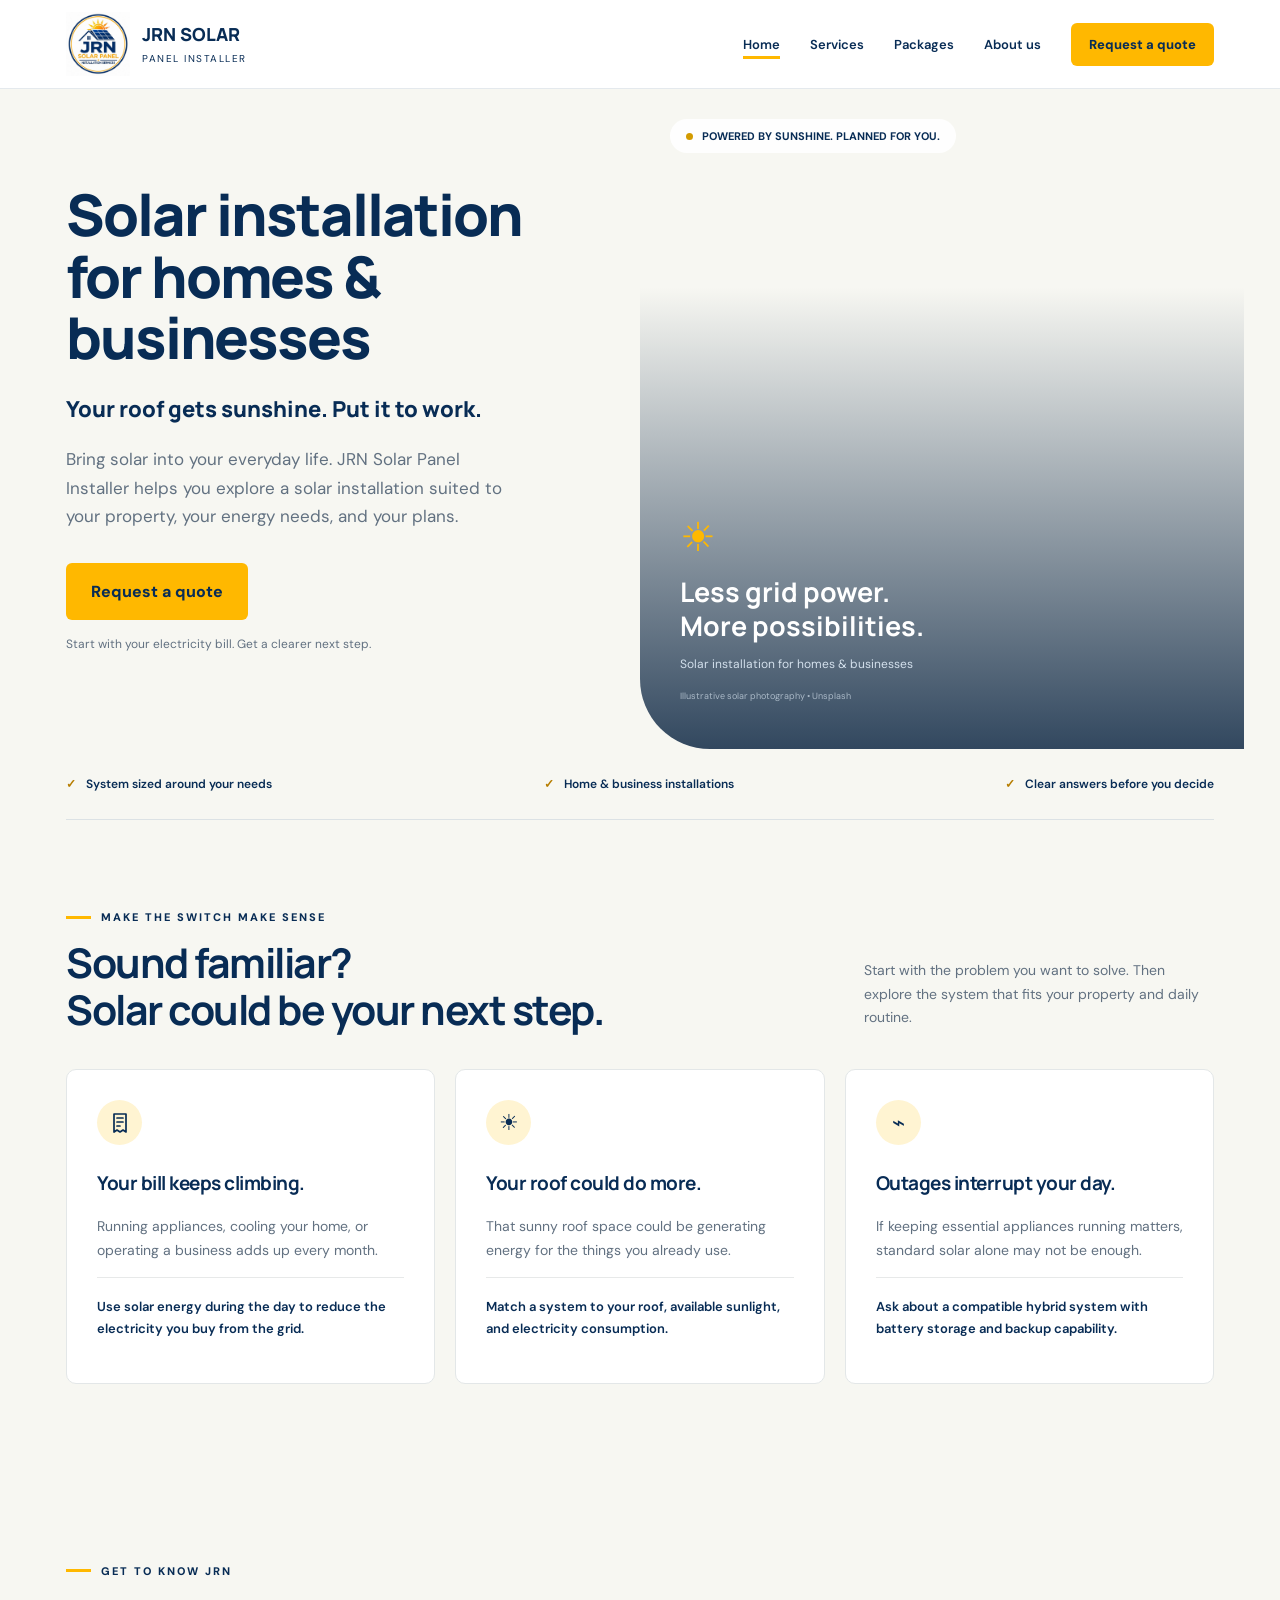
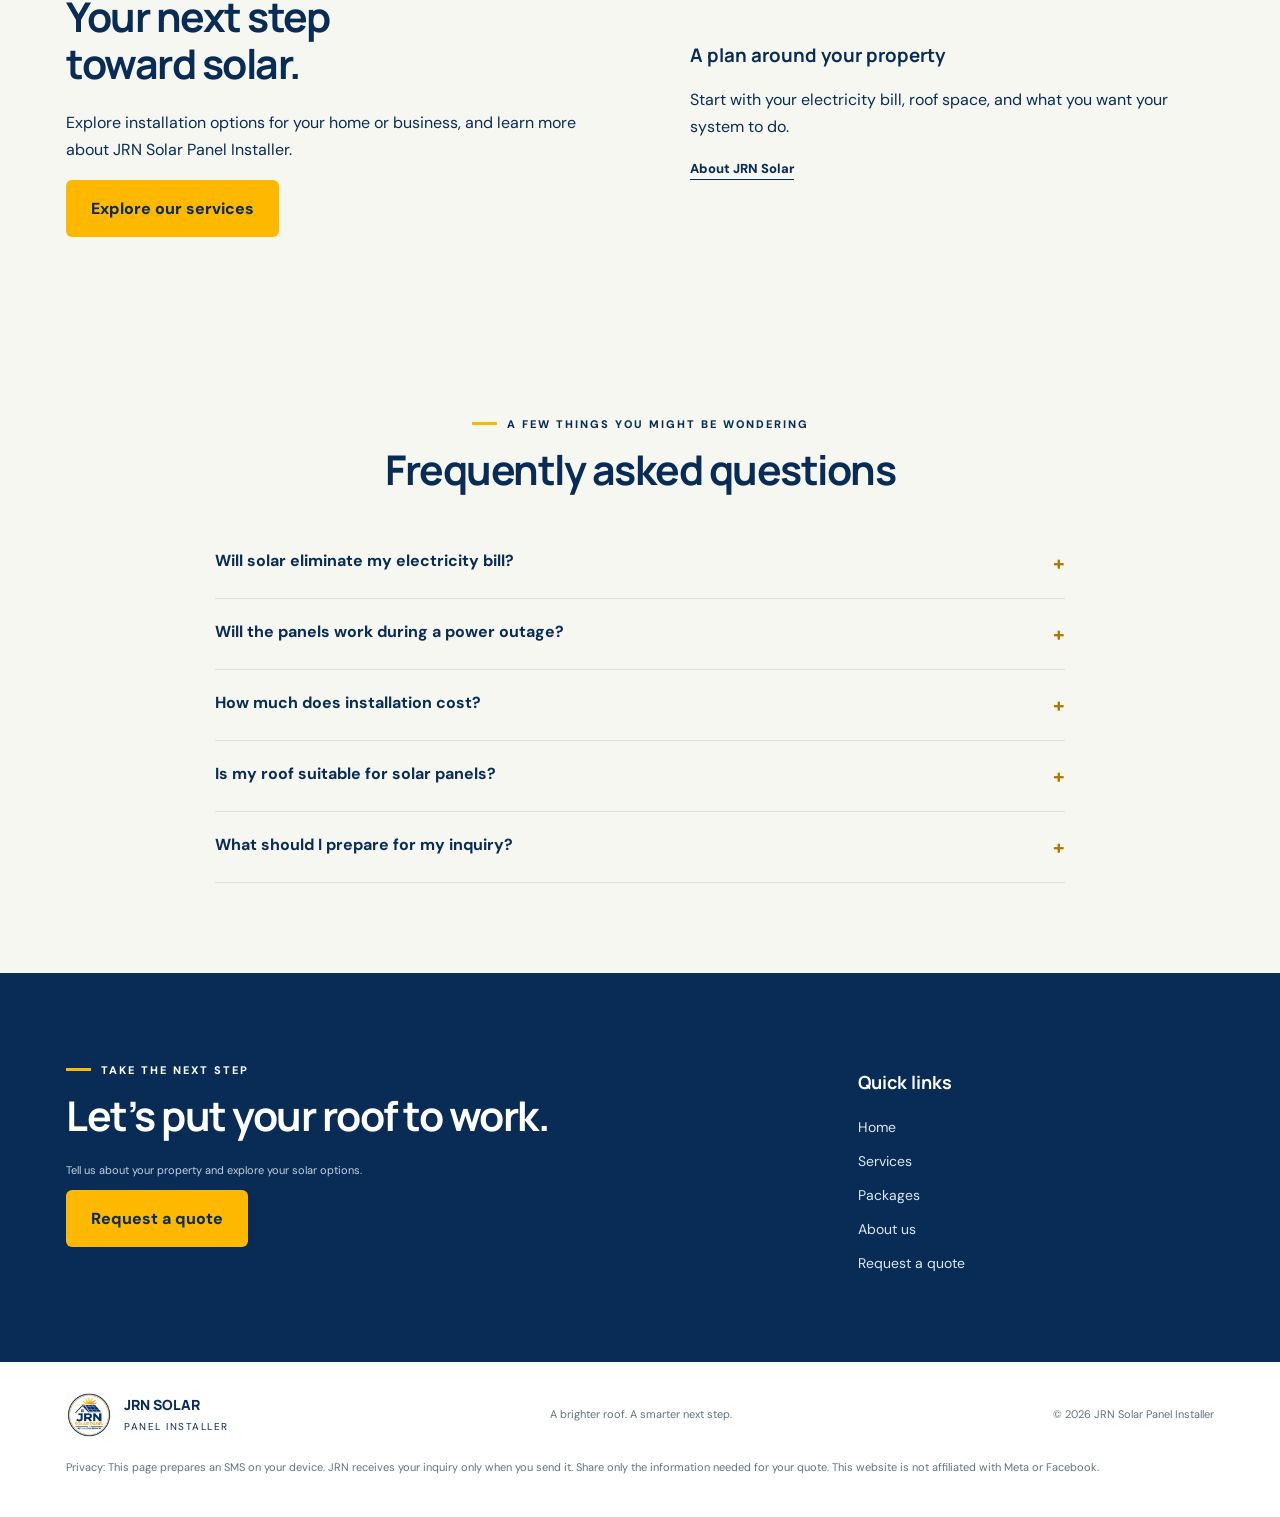
==== commit 7365b574: "Rename Pricing navigation to Packages" ====
--- a/index.html
+++ b/index.html
@@ -23,6 +23,6 @@
 <meta name="twitter:image" content="https://jrnsolar.com/jrn-logo.jpg">
 <style>.site-footer{padding-top:0;border-top:0}.footer-cta-grid{display:grid;grid-template-columns:2fr 1fr;gap:80px;align-items:start}.footer-cta p{color:#c3d1e0}.footer-quick{display:flex;flex-direction:column;align-items:flex-start;gap:16px;padding-top:7px}.footer-quick h3{font-size:18px;margin:0 0 8px}.footer-quick a{color:#dce7f1;font-size:14px;text-decoration:none}.footer-quick a:hover{text-decoration:underline;text-underline-offset:5px;color:var(--gold)}.site-footer>.wrap{padding-top:30px}@media(max-width:700px){.footer-cta-grid{grid-template-columns:1fr;gap:40px}.footer-quick{display:grid;grid-template-columns:1fr 1fr;gap:18px}.footer-quick h3{grid-column:1/-1}.footer-cta h2{font-size:34px}}</style><link rel="icon" href="/favicon.ico?v=1" sizes="any"><link rel="icon" type="image/png" sizes="32x32" href="/favicon-32.png?v=1"><link rel="apple-touch-icon" sizes="180x180" href="/apple-touch-icon.png">
 <link rel="apple-touch-icon" href="/jrn-logo.jpg">
-</head><body><header><div class="wrap nav"><a class="brand" href="/" aria-label="JRN Solar home"><img src="[data-uri]" alt="JRN Solar Panel Installation Services logo"><span><strong>JRN SOLAR</strong><small>PANEL INSTALLER</small></span></a><button class="menutoggle" aria-expanded="false" aria-controls="mainmenu" aria-label="Open navigation menu">Menu ☰</button><nav class="navlinks" id="mainmenu" aria-label="Main navigation"><a href="/" aria-current="page">Home</a><a href="/services">Services</a><a href="/pricing">Pricing</a><a href="/about">About us</a><a class="btn" href="/quote">Request a quote</a></nav></div></header><main><div class="wrap"><section class="hero"><div class="herocopy"><h1>Solar installation for homes &amp; businesses</h1><p class="hero-tagline">Your roof gets sunshine. Put it to work.</p><p>Bring solar into your everyday life. JRN Solar Panel Installer helps you explore a solar installation suited to your property, your energy needs, and your plans.</p><div class="heroactions"><a class="btn" href="/quote">Request a quote</a><p class="micro">Start with your electricity bill. Get a clearer next step.</p></div></div><div class="herovisual" role="img" aria-label="Solar panels collecting sunlight outdoors"><div class="visualtag"><span class="dot"></span>POWERED BY SUNSHINE. PLANNED FOR YOU.</div><div class="visualbottom"><span class="sun">☀</span><h3>Less grid power.<br>More possibilities.</h3><p>Solar installation for homes & businesses</p><p class="photo-credit">Illustrative solar photography • Unsplash</p></div></div></section><div class="trustbar"><span>System sized around your needs</span><span>Home & business installations</span><span>Clear answers before you decide</span></div></div><section class="section" id="benefits"><div class="wrap"><div class="sectionhead"><div><div class="eyebrow">Make the switch make sense</div><h2>Sound familiar?<br>Solar could be your next step.</h2></div><p>Start with the problem you want to solve. Then explore the system that fits your property and daily routine.</p></div><div class="problems"><article class="problem"><div class="icon" aria-hidden="true"><svg width="24" height="24" viewBox="0 0 24 24" fill="none" stroke="currentColor" stroke-width="1.7" stroke-linecap="round" stroke-linejoin="round"><path d="M6 3h12v18l-3-2-3 2-3-2-3 2V3Z"/><path d="M9 7h6M9 11h6M9 15h3"/></svg></div><h3>Your bill keeps climbing.</h3><p>Running appliances, cooling your home, or operating a business adds up every month.</p><p class="solution">Use solar energy during the day to reduce the electricity you buy from the grid.</p></article><article class="problem"><div class="icon">☀</div><h3>Your roof could do more.</h3><p>That sunny roof space could be generating energy for the things you already use.</p><p class="solution">Match a system to your roof, available sunlight, and electricity consumption.</p></article><article class="problem"><div class="icon">⌁</div><h3>Outages interrupt your day.</h3><p>If keeping essential appliances running matters, standard solar alone may not be enough.</p><p class="solution">Ask about a compatible hybrid system with battery storage and backup capability.</p></article></div></div></section><section class="section"><div class="wrap split"><div><div class="eyebrow">Get to know JRN</div><h2>Your next step<br>toward solar.</h2><p>Explore installation options for your home or business, and learn more about JRN Solar Panel Installer.</p><a class="btn" href="/services">Explore our services</a></div><div><h3>A plan around your property</h3><p>Start with your electricity bill, roof space, and what you want your system to do.</p><a class="servicelink" href="/about">About JRN Solar</a></div></div></section><section class="section" id="faq"><div class="wrap"><div class="faq"><div class="eyebrow">A few things you might be wondering</div><h2>Frequently asked questions</h2><details><summary>Will solar eliminate my electricity bill?</summary><p>Not necessarily. Solar can offset part of your electricity use, but your bill depends on system size, daytime consumption, weather, utility charges, and any export arrangement. A tailored assessment helps set realistic expectations.</p></details><details><summary>Will the panels work during a power outage?</summary><p>A standard grid-tied system normally shuts down when the grid goes down. Backup power requires a compatible system, usually with batteries and the right isolation and backup equipment. Discuss the appliances you want to keep running with JRN.</p></details><details><summary>How much does installation cost?</summary><p>The price depends on your energy needs, equipment, roof conditions, and whether you include batteries. Share your monthly bill and location to start a discussion about a property-specific quote.</p></details><details><summary>Is my roof suitable for solar panels?</summary><p>Available space, shade, roof direction, condition, and structural suitability all matter. These need to be reviewed before the final installation plan is agreed.</p></details><details><summary>What should I prepare for my inquiry?</summary><p>A recent electricity bill, your property location, and a few roof photos are useful. You can start with the form above or call 0966 805 3179. Ask JRN to confirm service availability in your area.</p></details></div></div></section></main><footer class="footer site-footer"><section class="section dark footer-cta"><div class="wrap footer-cta-grid"><div><div class="eyebrow">Take the next step</div><h2>Let’s put your roof to work.</h2><p>Tell us about your property and explore your solar options.</p><a class="btn" href="/quote">Request a quote</a></div><nav class="footer-quick" aria-label="Footer navigation"><h3>Quick links</h3><a href="/">Home</a><a href="/services">Services</a><a href="/pricing">Pricing</a><a href="/about">About us</a><a href="/quote">Request a quote</a></nav></div></section><div class="wrap"><div class="footerline"><a class="brand" href="/"><img src="[data-uri]